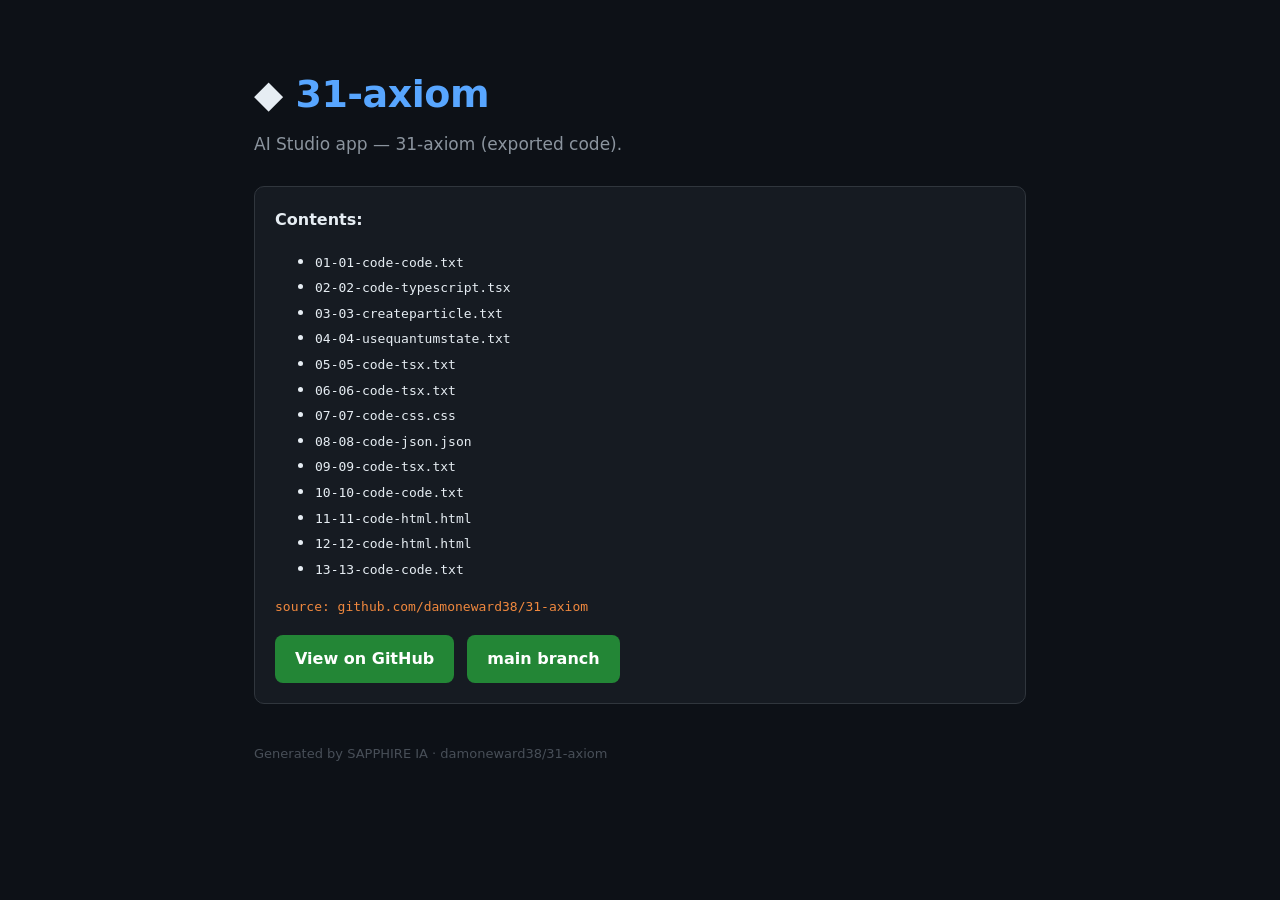
==== index.html @ eb694f4e "sapphire_fix: landing + README + 404" ====
<!doctype html>
<html lang="en"><head><meta charset="utf-8"><meta name="viewport" content="width=device-width,initial-scale=1">
<title>31-axiom — damoneward38</title><style>
:root{color-scheme:dark}*{box-sizing:border-box}body{margin:0;font-family:system-ui,sans-serif;
background:#0d1117;color:#e6edf3;line-height:1.6}.wrap{max-width:820px;margin:0 auto;padding:64px 24px}
h1{font-size:38px;margin:0 0 6px;letter-spacing:-.5px}h1 b{color:#58a6ff}
.t{color:#8b949e;font-size:17px;margin:0 0 28px}.card{background:#161b22;border:1px solid #30363d;
border-radius:10px;padding:20px;margin:14px 0}a{color:#58a6ff;text-decoration:none}a:hover{text-decoration:underline}
.btn{display:inline-block;padding:11px 20px;border-radius:8px;background:#238636;color:#fff;font-weight:600;margin:4px 8px 0 0}
.tag{color:#f0883e;font-family:monospace;font-size:13px}footer{margin-top:40px;color:#484f58;font-size:13px}
</style></head><body><div class="wrap"><h1>◆ <b>31-axiom</b></h1>
<p class="t">AI Studio app — 31-axiom (exported code).</p>
<div class="card"><strong>Contents:</strong>
<ul><li><code>01-01-code-code.txt</code></li>
<li><code>02-02-code-typescript.tsx</code></li>
<li><code>03-03-createparticle.txt</code></li>
<li><code>04-04-usequantumstate.txt</code></li>
<li><code>05-05-code-tsx.txt</code></li>
<li><code>06-06-code-tsx.txt</code></li>
<li><code>07-07-code-css.css</code></li>
<li><code>08-08-code-json.json</code></li>
<li><code>09-09-code-tsx.txt</code></li>
<li><code>10-10-code-code.txt</code></li>
<li><code>11-11-code-html.html</code></li>
<li><code>12-12-code-html.html</code></li>
<li><code>13-13-code-code.txt</code></li></ul><p class="tag">source: github.com/damoneward38/31-axiom</p>
<a class="btn" href="https://github.com/damoneward38/31-axiom/" target="_blank">View on GitHub</a>
<a class="btn" href="https://github.com/damoneward38/31-axiom/tree/main/" target="_blank">main branch</a></div>
<footer>Generated by SAPPHIRE IA · damoneward38/31-axiom</footer></div></body></html>
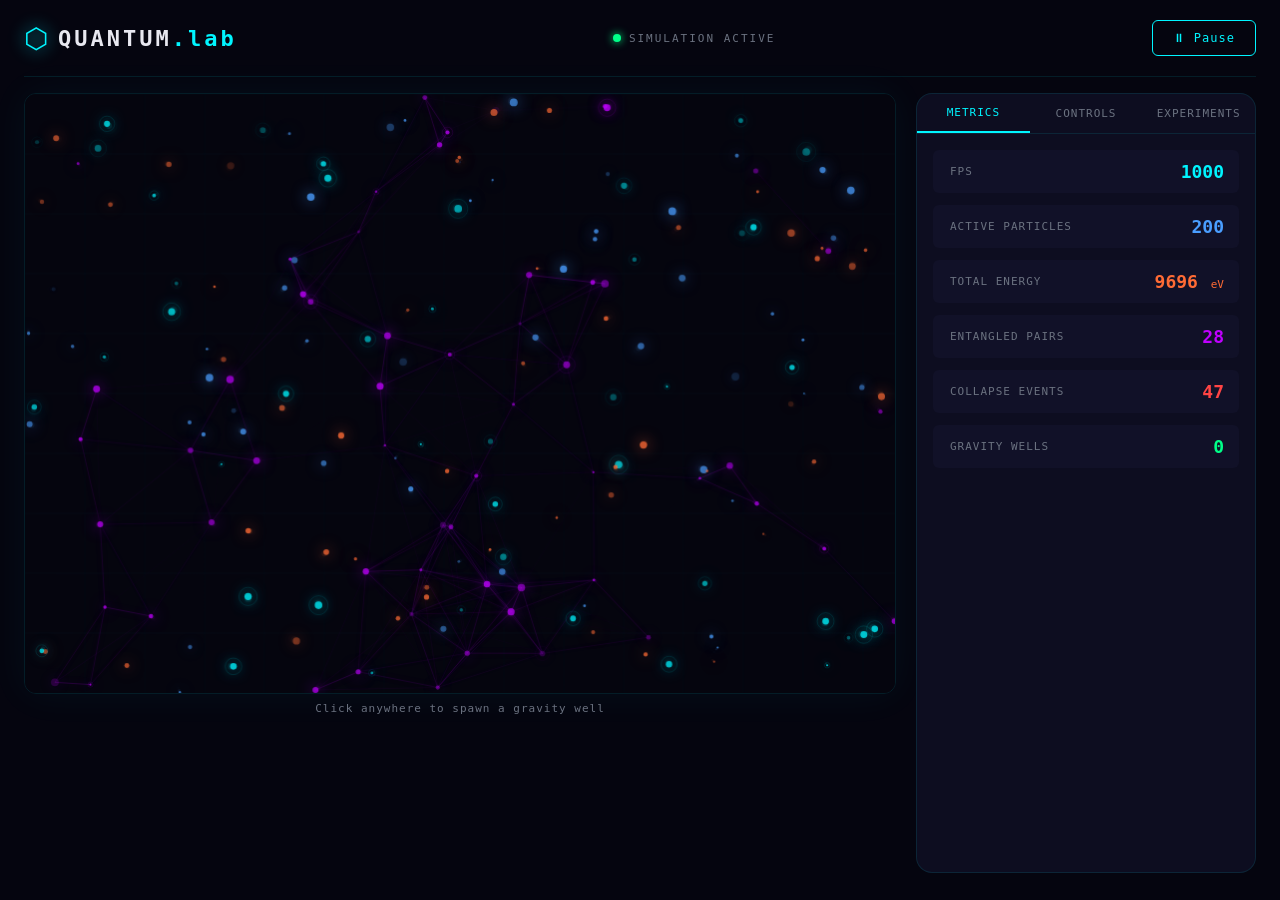
==== commit a7454715: "real app build" ====
--- a/index.html
+++ b/index.html
@@ -1,29 +1,305 @@
-<!doctype html>
-<html lang="en"><head><meta charset="utf-8"><meta name="viewport" content="width=device-width,initial-scale=1">
-<title>31-axiom — damoneward38</title><style>
-:root{color-scheme:dark}*{box-sizing:border-box}body{margin:0;font-family:system-ui,sans-serif;
-background:#0d1117;color:#e6edf3;line-height:1.6}.wrap{max-width:820px;margin:0 auto;padding:64px 24px}
-h1{font-size:38px;margin:0 0 6px;letter-spacing:-.5px}h1 b{color:#58a6ff}
-.t{color:#8b949e;font-size:17px;margin:0 0 28px}.card{background:#161b22;border:1px solid #30363d;
-border-radius:10px;padding:20px;margin:14px 0}a{color:#58a6ff;text-decoration:none}a:hover{text-decoration:underline}
-.btn{display:inline-block;padding:11px 20px;border-radius:8px;background:#238636;color:#fff;font-weight:600;margin:4px 8px 0 0}
-.tag{color:#f0883e;font-family:monospace;font-size:13px}footer{margin-top:40px;color:#484f58;font-size:13px}
-</style></head><body><div class="wrap"><h1>◆ <b>31-axiom</b></h1>
-<p class="t">AI Studio app — 31-axiom (exported code).</p>
-<div class="card"><strong>Contents:</strong>
-<ul><li><code>01-01-code-code.txt</code></li>
-<li><code>02-02-code-typescript.tsx</code></li>
-<li><code>03-03-createparticle.txt</code></li>
-<li><code>04-04-usequantumstate.txt</code></li>
-<li><code>05-05-code-tsx.txt</code></li>
-<li><code>06-06-code-tsx.txt</code></li>
-<li><code>07-07-code-css.css</code></li>
-<li><code>08-08-code-json.json</code></li>
-<li><code>09-09-code-tsx.txt</code></li>
-<li><code>10-10-code-code.txt</code></li>
-<li><code>11-11-code-html.html</code></li>
-<li><code>12-12-code-html.html</code></li>
-<li><code>13-13-code-code.txt</code></li></ul><p class="tag">source: github.com/damoneward38/31-axiom</p>
-<a class="btn" href="https://github.com/damoneward38/31-axiom/" target="_blank">View on GitHub</a>
-<a class="btn" href="https://github.com/damoneward38/31-axiom/tree/main/" target="_blank">main branch</a></div>
-<footer>Generated by SAPPHIRE IA · damoneward38/31-axiom</footer></div></body></html>+<!DOCTYPE html>
+<html lang="en">
+<head>
+<meta charset="UTF-8">
+<meta name="viewport" content="width=device-width, initial-scale=1.0">
+<title>QUANTUM.lab — Particle Simulation</title>
+<style>
+*,*::before,*::after{box-sizing:border-box;margin:0;padding:0}
+:root{--bg:#05050f;--panel:#0d0d20;--card:#111128;--cyan:#00f5ff;--purple:#bf00ff;--orange:#ff6b35;--blue:#4a9eff;--green:#00ff88;--text:#e8e8f0;--muted:#6b7280;--border:rgba(0,245,255,.1)}
+body{background:var(--bg);color:var(--text);font-family:'JetBrains Mono','Fira Code',monospace;min-height:100vh;overflow-x:hidden}
+.dashboard{display:flex;flex-direction:column;min-height:100vh;padding:0 24px 24px}
+.lab-header{display:flex;align-items:center;justify-content:space-between;padding:20px 0;border-bottom:1px solid var(--border)}
+.logo{display:flex;align-items:center;gap:10px}
+.logo-symbol{font-size:28px;color:var(--cyan);filter:drop-shadow(0 0 8px var(--cyan))}
+.logo-text{font-size:22px;font-weight:700;letter-spacing:3px}
+.logo-accent{color:var(--cyan)}
+.header-status{display:flex;align-items:center;gap:8px}
+.status-dot{width:8px;height:8px;border-radius:50%}
+.status-dot.running{background:var(--green);box-shadow:0 0 8px var(--green);animation:pulse 1.5s ease-in-out infinite}
+.status-dot.paused{background:var(--orange);box-shadow:0 0 8px var(--orange)}
+.status-text{font-size:11px;letter-spacing:2px;color:var(--muted)}
+.main-layout{display:flex;gap:20px;flex:1;margin-top:16px}
+.canvas-wrapper{flex:1;display:flex;flex-direction:column;gap:8px}
+.quantum-canvas{border:1px solid var(--border);box-shadow:0 0 40px rgba(0,245,255,.05);width:100%;border-radius:12px;cursor:crosshair}
+.canvas-hint{font-size:11px;color:var(--muted);text-align:center;letter-spacing:1px}
+.side-panel{width:340px;flex-shrink:0;background:var(--panel);border:1px solid var(--border);border-radius:16px;display:flex;flex-direction:column;overflow:hidden;max-height:calc(100vh - 120px)}
+.tabs{display:flex;border-bottom:1px solid var(--border)}
+.tab{flex:1;padding:12px 0;background:transparent;border:none;color:var(--muted);font-family:inherit;font-size:11px;letter-spacing:1px;cursor:pointer;transition:all .2s;text-transform:uppercase}
+.tab:hover{color:var(--text)}
+.tab-active{color:var(--cyan);border-bottom:2px solid var(--cyan)}
+.tab-content{flex:1;padding:16px;overflow-y:auto;display:flex;flex-direction:column;gap:12px}
+.metric-card{display:flex;justify-content:space-between;align-items:center;background:var(--card);border:1px solid transparent;border-left-width:3px;border-radius:6px;padding:10px 14px;transition:all .2s}
+.metric-card:hover{background:#161632}
+.metric-label{font-size:11px;color:var(--muted);letter-spacing:1px;text-transform:uppercase}
+.metric-value{font-size:18px;font-weight:700}
+.metric-unit{font-size:11px;font-weight:400;margin-left:2px}
+.control-slider{display:flex;flex-direction:column;gap:6px}
+.control-header{display:flex;justify-content:space-between;align-items:center}
+.control-label{font-size:11px;color:var(--muted);letter-spacing:1px;text-transform:uppercase}
+.control-value{font-size:12px;color:var(--cyan)}
+.slider{-webkit-appearance:none;width:100%;height:3px;background:linear-gradient(to right,var(--cyan),var(--purple));border-radius:2px;outline:none;cursor:pointer}
+.slider::-webkit-slider-thumb{-webkit-appearance:none;width:14px;height:14px;border-radius:50%;background:var(--cyan);box-shadow:0 0 6px var(--cyan);cursor:pointer}
+.control-toggle{display:flex;justify-content:space-between;align-items:center}
+.toggle{padding:4px 14px;border-radius:20px;border:1px solid;font-family:inherit;font-size:11px;cursor:pointer;transition:all .2s}
+.toggle-on{background:rgba(0,255,136,.1);border-color:var(--green);color:var(--green)}
+.toggle-off{background:rgba(107,114,128,.1);border-color:var(--muted);color:var(--muted)}
+.btn-primary{padding:10px 20px;background:transparent;border:1px solid var(--cyan);color:var(--cyan);border-radius:6px;font-family:inherit;font-size:12px;letter-spacing:1px;cursor:pointer;transition:all .2s}
+.btn-primary:hover:not(:disabled){background:rgba(0,245,255,.1);box-shadow:0 0 12px rgba(0,245,255,.2)}
+.btn-primary:disabled{opacity:.4;cursor:not-allowed}
+.btn-danger{padding:10px 20px;background:transparent;border:1px solid #ff4444;color:#ff4444;border-radius:6px;font-family:inherit;font-size:12px;cursor:pointer;transition:all .2s}
+.btn-danger:hover{background:rgba(255,68,68,.1)}
+.btn-remove{background:transparent;border:none;color:var(--muted);cursor:pointer;font-size:12px;padding:2px 6px}
+.btn-remove:hover{color:#ff4444}
+.full-width{width:100%}
+.experiment-form{display:flex;flex-direction:column;gap:8px}
+.input-field{width:100%;background:var(--card);border:1px solid var(--border);border-radius:6px;padding:10px 12px;color:var(--text);font-family:inherit;font-size:12px;outline:none;transition:all .2s;resize:none}
+.input-field:focus{border-color:var(--cyan)}
+.input-field::placeholder{color:var(--muted)}
+.experiment-log{display:flex;flex-direction:column;gap:8px;margin-top:4px}
+.experiment-card{background:var(--card);border:1px solid var(--border);border-radius:6px;padding:12px}
+.exp-header{display:flex;justify-content:space-between;align-items:center;margin-bottom:4px}
+.exp-name{font-size:13px;font-weight:600;color:var(--text)}
+.exp-status{font-size:10px;letter-spacing:1px;text-transform:uppercase;padding:2px 8px;border-radius:20px}
+.exp-running{background:rgba(0,255,136,.1);color:var(--green)}
+.exp-desc{font-size:11px;color:var(--muted);margin-bottom:8px;line-height:1.5}
+.exp-meta{display:flex;gap:12px;font-size:10px;color:var(--muted)}
+.well-list{margin-top:4px}
+.section-title{font-size:11px;letter-spacing:2px;color:var(--muted);text-transform:uppercase;margin-bottom:8px}
+.well-item{display:flex;justify-content:space-between;align-items:center;background:var(--card);border:1px solid rgba(191,0,255,.2);border-radius:6px;padding:6px 10px;font-size:11px;color:var(--purple)}
+.notification{position:fixed;bottom:24px;right:24px;background:var(--card);border:1px solid var(--cyan);border-radius:10px;padding:12px 20px;font-size:12px;color:var(--cyan);box-shadow:0 0 20px rgba(0,245,255,.15);z-index:999;animation:slideIn .3s ease}
+.empty-state{text-align:center;color:var(--muted);font-size:12px;padding:20px 0}
+@keyframes pulse{0%,100%{opacity:1;box-shadow:0 0 8px var(--green)}50%{opacity:.5;box-shadow:0 0 2px var(--green)}}
+@keyframes slideIn{from{transform:translateX(20px);opacity:0}to{transform:translateX(0);opacity:1}}
+::-webkit-scrollbar{width:4px}
+::-webkit-scrollbar-track{background:var(--bg)}
+::-webkit-scrollbar-thumb{background:var(--border);border-radius:2px}
+::-webkit-scrollbar-thumb:hover{background:var(--cyan)}
+@media(max-width:1024px){.main-layout{flex-direction:column}.side-panel{width:100%;max-height:none}}
+</style>
+</head>
+<body>
+<div class="dashboard">
+  <header class="lab-header">
+    <div class="logo">
+      <span class="logo-symbol">⬡</span>
+      <span class="logo-text">QUANTUM<span class="logo-accent">.lab</span></span>
+    </div>
+    <div class="header-status">
+      <span class="status-dot running" id="statusDot"></span>
+      <span class="status-text" id="statusText">SIMULATION ACTIVE</span>
+    </div>
+    <button class="btn-primary" id="pauseBtn" onclick="toggleSim()">⏸ Pause</button>
+  </header>
+  <div class="main-layout">
+    <div class="canvas-wrapper">
+      <canvas class="quantum-canvas" id="canvas" onclick="addGravityWell(event)"></canvas>
+      <p class="canvas-hint">Click anywhere to spawn a gravity well</p>
+    </div>
+    <aside class="side-panel">
+      <div class="tabs">
+        <button class="tab tab-active" data-tab="metrics" onclick="switchTab('metrics',this)">Metrics</button>
+        <button class="tab" data-tab="controls" onclick="switchTab('controls',this)">Controls</button>
+        <button class="tab" data-tab="experiments" onclick="switchTab('experiments',this)">Experiments</button>
+      </div>
+      <div class="tab-content" id="tabMetrics">
+        <div class="metric-card"><span class="metric-label">FPS</span><span class="metric-value" style="color:var(--cyan)" id="mFPS">0</span></div>
+        <div class="metric-card"><span class="metric-label">Active Particles</span><span class="metric-value" style="color:var(--blue)" id="mPart">0</span></div>
+        <div class="metric-card"><span class="metric-label">Total Energy</span><span class="metric-value" style="color:var(--orange)" id="mEnergy">0 <span class="metric-unit">eV</span></span></div>
+        <div class="metric-card"><span class="metric-label">Entangled Pairs</span><span class="metric-value" style="color:var(--purple)" id="mEntangle">0</span></div>
+        <div class="metric-card"><span class="metric-label">Collapse Events</span><span class="metric-value" style="color:#ff4444" id="mCollapse">0</span></div>
+        <div class="metric-card"><span class="metric-label">Gravity Wells</span><span class="metric-value" style="color:var(--green)" id="mWells">0</span></div>
+        <div class="well-list" id="wellList"></div>
+      </div>
+      <div class="tab-content" id="tabControls" style="display:none">
+        <div class="control-slider"><div class="control-header"><span class="control-label">Max Particles</span><span class="control-value" id="cvMax">200</span></div><input type="range" class="slider" min="10" max="500" step="10" value="200" oninput="setCfg('maxParticles',+this.value)"></div>
+        <div class="control-slider"><div class="control-header"><span class="control-label">Simulation Speed</span><span class="control-value" id="cvSpeed">1.00</span></div><input type="range" class="slider" min="0.1" max="5" step="0.1" value="1" oninput="setCfg('simSpeed',+this.value)"></div>
+        <div class="control-slider"><div class="control-header"><span class="control-label">Energy Decay</span><span class="control-value" id="cvDecay">0.05</span></div><input type="range" class="slider" min="0" max="0.5" step="0.01" value="0.05" oninput="setCfg('decay',+this.value)"></div>
+        <div class="control-toggle"><span class="control-label">Collision Detection</span><button class="toggle toggle-off" id="collToggle" onclick="toggleColl()">OFF</button></div>
+        <button class="btn-danger full-width" onclick="clearWells()">Clear All Wells</button>
+      </div>
+      <div class="tab-content" id="tabExperiments" style="display:none">
+        <div class="experiment-form">
+          <input class="input-field" placeholder="Experiment name..." id="expName" maxlength="50">
+          <textarea class="input-field" placeholder="Description (optional)..." id="expDesc" maxlength="200" rows="3"></textarea>
+          <button class="btn-primary full-width" onclick="createExp()">+ Create Snapshot</button>
+        </div>
+        <div class="experiment-log" id="expLog"><div class="empty-state">No experiments yet.</div></div>
+      </div>
+    </aside>
+  </div>
+</div>
+
+<script>
+const COLORS={superposition:'#00f5ff',entangled:'#bf00ff',collapsed:'#ff6b35',idle:'#4a9eff'};
+let particles=[],gravityWells=[],experiments=[];
+let cfg={maxParticles:200,simSpeed:1,decay:0.05,collision:false};
+let isRunning=true,particleId=0,lastTime=performance.now(),fpsFrames=[];
+const canvas=document.getElementById('canvas');
+const ctx=canvas.getContext('2d',{alpha:false});
+
+function resizeCanvas(){
+  const w=canvas.parentElement;
+  canvas.width=w.clientWidth;
+  canvas.height=Math.min(window.innerHeight-200,600);
+}
+window.addEventListener('resize',resizeCanvas);
+resizeCanvas();
+
+function getState(e){if(e>75)return'superposition';if(e>50)return'entangled';if(e>25)return'collapsed';return'idle';}
+
+function createParticle(){
+  const state=getState(Math.random()*100);
+  return{
+    id:'p-'+ ++particleId,x:Math.random()*canvas.width,y:Math.random()*canvas.height,
+    vx:(Math.random()-.5)*2,vy:(Math.random()-.5)*2,
+    energy:Math.random()*100,state,color:COLORS[state],
+    radius:Math.random()*3+1,lifetime:Math.random()*300+100,age:0
+  };
+}
+
+function updateParticle(p,dt){
+  p.age+=dt;
+  if(p.age>=p.lifetime)return null;
+  for(const gw of gravityWells){
+    const dx=gw.x-p.x,dy=gw.y-p.y,d=Math.sqrt(dx*dx+dy*dy);
+    if(d<gw.radius&&d>0){const f=(gw.strength/(d*d))*dt;p.vx+=dx/d*f;p.vy+=dy/d*f;}
+  }
+  p.x+=p.vx*cfg.simSpeed*dt;p.y+=p.vy*cfg.simSpeed*dt;
+  p.energy=Math.max(0,p.energy-cfg.decay*dt);
+  p.state=getState(p.energy);p.color=COLORS[p.state];
+  p.x=((p.x%canvas.width)+canvas.width)%canvas.width;
+  p.y=((p.y%canvas.height)+canvas.height)%canvas.height;
+  return p;
+}
+
+function drawGrid(){
+  ctx.save();ctx.strokeStyle='rgba(0,245,255,.03)';ctx.lineWidth=0.5;
+  for(let x=0;x<canvas.width;x+=60){ctx.beginPath();ctx.moveTo(x,0);ctx.lineTo(x,canvas.height);ctx.stroke();}
+  for(let y=0;y<canvas.height;y+=60){ctx.beginPath();ctx.moveTo(0,y);ctx.lineTo(canvas.width,y);ctx.stroke();}
+  ctx.restore();
+}
+
+function drawGravityWells(){
+  gravityWells.forEach(gw=>{
+    const grad=ctx.createRadialGradient(gw.x,gw.y,0,gw.x,gw.y,gw.radius);
+    grad.addColorStop(0,'rgba(191,0,255,.2)');grad.addColorStop(.5,'rgba(191,0,255,.05)');grad.addColorStop(1,'rgba(191,0,255,0)');
+    ctx.beginPath();ctx.arc(gw.x,gw.y,gw.radius,0,Math.PI*2);ctx.fillStyle=grad;ctx.fill();
+    ctx.beginPath();ctx.arc(gw.x,gw.y,4,0,Math.PI*2);ctx.fillStyle='#bf00ff';ctx.shadowBlur=20;ctx.shadowColor='#bf00ff';ctx.fill();ctx.shadowBlur=0;
+  });
+}
+
+function drawEntanglement(){
+  const entangled=particles.filter(p=>p.state==='entangled');
+  for(let i=0;i<entangled.length;i++){
+    for(let j=i+1;j<entangled.length;j++){
+      const p1=entangled[i],p2=entangled[j];
+      const dist=Math.sqrt((p2.x-p1.x)**2+(p2.y-p1.y)**2);
+      if(dist>150)continue;
+      ctx.save();ctx.globalAlpha=(1-dist/150)*.4;ctx.strokeStyle='#bf00ff';ctx.lineWidth=0.5;
+      ctx.shadowBlur=8;ctx.shadowColor='#bf00ff';
+      ctx.beginPath();ctx.moveTo(p1.x,p1.y);ctx.lineTo(p2.x,p2.y);ctx.stroke();ctx.restore();
+    }
+  }
+}
+
+function drawParticles(){
+  particles.forEach(p=>{
+    const alpha=1-p.age/p.lifetime;
+    ctx.save();ctx.globalAlpha=Math.max(0,alpha);ctx.shadowBlur=15;ctx.shadowColor=p.color;
+    ctx.beginPath();ctx.arc(p.x,p.y,p.radius,0,Math.PI*2);ctx.fillStyle=p.color;ctx.fill();
+    if(p.energy>70){ctx.beginPath();ctx.arc(p.x,p.y,p.radius*2.5,0,Math.PI*2);ctx.strokeStyle=p.color;ctx.lineWidth=.5;ctx.globalAlpha=alpha*.3;ctx.stroke();}
+    ctx.restore();
+  });
+}
+
+function animate(ts){
+  if(isRunning){
+    const dt=Math.min((ts-lastTime)/16.67,3);lastTime=ts;
+    fpsFrames.push(1000/Math.max(ts-lastTime+.001,1));
+    if(fpsFrames.length>60)fpsFrames.shift();
+    let updated=particles.map(p=>updateParticle(p,dt)).filter(Boolean);
+    while(updated.length<cfg.maxParticles)updated.push(createParticle());
+    particles=updated;
+  }
+  ctx.fillStyle='rgba(5,5,15,.85)';ctx.fillRect(0,0,canvas.width,canvas.height);
+  drawGrid();drawEntanglement();drawGravityWells();drawParticles();
+  if(isRunning&&fpsFrames.length>0){
+    const fps=Math.round(fpsFrames.reduce((a,b)=>a+b,0)/fpsFrames.length);
+    document.getElementById('mFPS').textContent=fps;
+    document.getElementById('mPart').textContent=particles.length;
+    const totalE=Math.round(particles.reduce((s,p)=>s+p.energy,0));
+    document.getElementById('mEnergy').innerHTML=totalE+' <span class="metric-unit">eV</span>';
+    document.getElementById('mEntangle').textContent=Math.floor(particles.filter(p=>p.state==='entangled').length/2);
+    document.getElementById('mCollapse').textContent=particles.filter(p=>p.state==='collapsed').length;
+  }
+  document.getElementById('mWells').textContent=gravityWells.length;
+  requestAnimationFrame(animate);
+}
+
+function toggleSim(){
+  isRunning=!isRunning;
+  document.getElementById('statusDot').className='status-dot '+(isRunning?'running':'paused');
+  document.getElementById('statusText').textContent=isRunning?'SIMULATION ACTIVE':'PAUSED';
+  document.getElementById('pauseBtn').textContent=isRunning?'⏸ Pause':'▶ Resume';
+}
+
+function addGravityWell(e){
+  const rect=canvas.getBoundingClientRect();
+  const x=e.clientX-rect.left,y=e.clientY-rect.top;
+  gravityWells.push({id:'gw-'+Date.now(),x,y,strength:5000,radius:200});
+  notify('⚛ Gravity well at ('+Math.round(x)+', '+Math.round(y)+')');
+  renderWells();
+}
+
+function removeWell(id){gravityWells=gravityWells.filter(w=>w.id!==id);renderWells();}
+function clearWells(){gravityWells=[];renderWells();notify('All gravity wells cleared');}
+function toggleColl(){
+  cfg.collision=!cfg.collision;
+  const btn=document.getElementById('collToggle');
+  btn.className='toggle '+(cfg.collision?'toggle-on':'toggle-off');
+  btn.textContent=cfg.collision?'ON':'OFF';
+}
+
+function setCfg(key,val){
+  cfg[key]=val;
+  if(key==='maxParticles')document.getElementById('cvMax').textContent=val;
+  if(key==='simSpeed')document.getElementById('cvSpeed').textContent=val.toFixed(1);
+  if(key==='decay')document.getElementById('cvDecay').textContent=val.toFixed(2);
+}
+
+function renderWells(){
+  document.getElementById('wellList').innerHTML=gravityWells.length?'<h3 class="section-title">Active Wells</h3>'+gravityWells.map(w=>'<div class="well-item"><span>('+Math.round(w.x)+', '+Math.round(w.y)+')</span><button class="btn-remove" onclick="removeWell(\''+w.id+'\')">✕</button></div>').join(''):'';
+}
+
+function switchTab(name,el){
+  document.querySelectorAll('.tab').forEach(t=>t.classList.remove('tab-active'));
+  el.classList.add('tab-active');
+  ['tabMetrics','tabControls','tabExperiments'].forEach(id=>document.getElementById(id).style.display='none');
+  document.getElementById('tab'+name.charAt(0).toUpperCase()+name.slice(1)).style.display='flex';
+}
+
+function createExp(){
+  const name=document.getElementById('expName').value.trim();
+  if(!name)return;
+  const exp={id:'exp-'+Date.now(),name,desc:document.getElementById('expDesc').value.trim(),status:'running',particles:particles.length,energy:Math.round(particles.reduce((s,p)=>s+p.energy,0)),time:new Date().toLocaleTimeString()};
+  experiments.unshift(exp);
+  document.getElementById('expName').value='';document.getElementById('expDesc').value='';
+  notify('🧪 Experiment "'+name+'" created');
+  renderExps();
+}
+
+function renderExps(){
+  document.getElementById('expLog').innerHTML=experiments.length?experiments.map(e=>'<div class="experiment-card"><div class="exp-header"><span class="exp-name">'+e.name+'</span><span class="exp-status exp-running">'+e.status+'</span></div>'+(e.desc?'<p class="exp-desc">'+e.desc+'</p>':'')+'<div class="exp-meta"><span>⚛ '+e.particles+' particles</span><span>⚡ '+e.energy+' eV</span><span>'+e.time+'</span></div></div>').join(''):'<div class="empty-state">No experiments yet.</div>';
+}
+
+function notify(msg){
+  const n=document.createElement('div');n.className='notification';n.textContent=msg;
+  document.body.appendChild(n);setTimeout(()=>n.remove(),3000);
+}
+
+particles=Array.from({length:cfg.maxParticles},()=>createParticle());
+requestAnimationFrame(animate);
+</script>
+</body>
+</html>
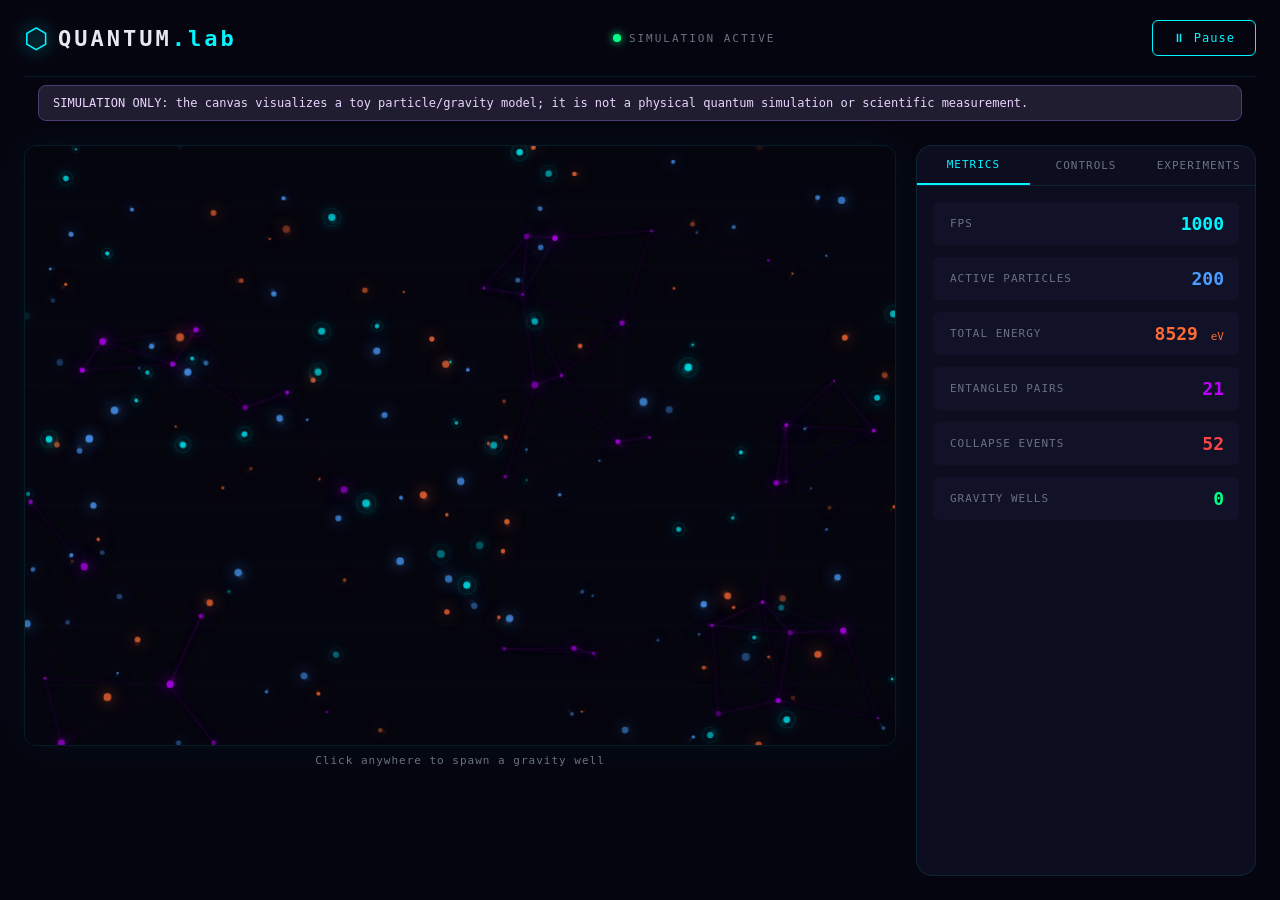
==== commit e1f85004: "Correct security claims and simulation status" ====
--- a/index.html
+++ b/index.html
@@ -1,6 +1,7 @@
 <!DOCTYPE html>
 <html lang="en">
 <head>
+<link rel="icon" href="data:,">
 <meta charset="UTF-8">
 <meta name="viewport" content="width=device-width, initial-scale=1.0">
 <title>QUANTUM.lab — Particle Simulation</title>
@@ -91,6 +92,7 @@
     </div>
     <button class="btn-primary" id="pauseBtn" onclick="toggleSim()">⏸ Pause</button>
   </header>
+<div role="note" style="margin:8px 14px;padding:10px 14px;background:#211d30;color:#e9d5ff;border:1px solid #4c3c75;border-radius:8px;font-size:12px">SIMULATION ONLY: the canvas visualizes a toy particle/gravity model; it is not a physical quantum simulation or scientific measurement.</div>
   <div class="main-layout">
     <div class="canvas-wrapper">
       <canvas class="quantum-canvas" id="canvas" onclick="addGravityWell(event)"></canvas>
